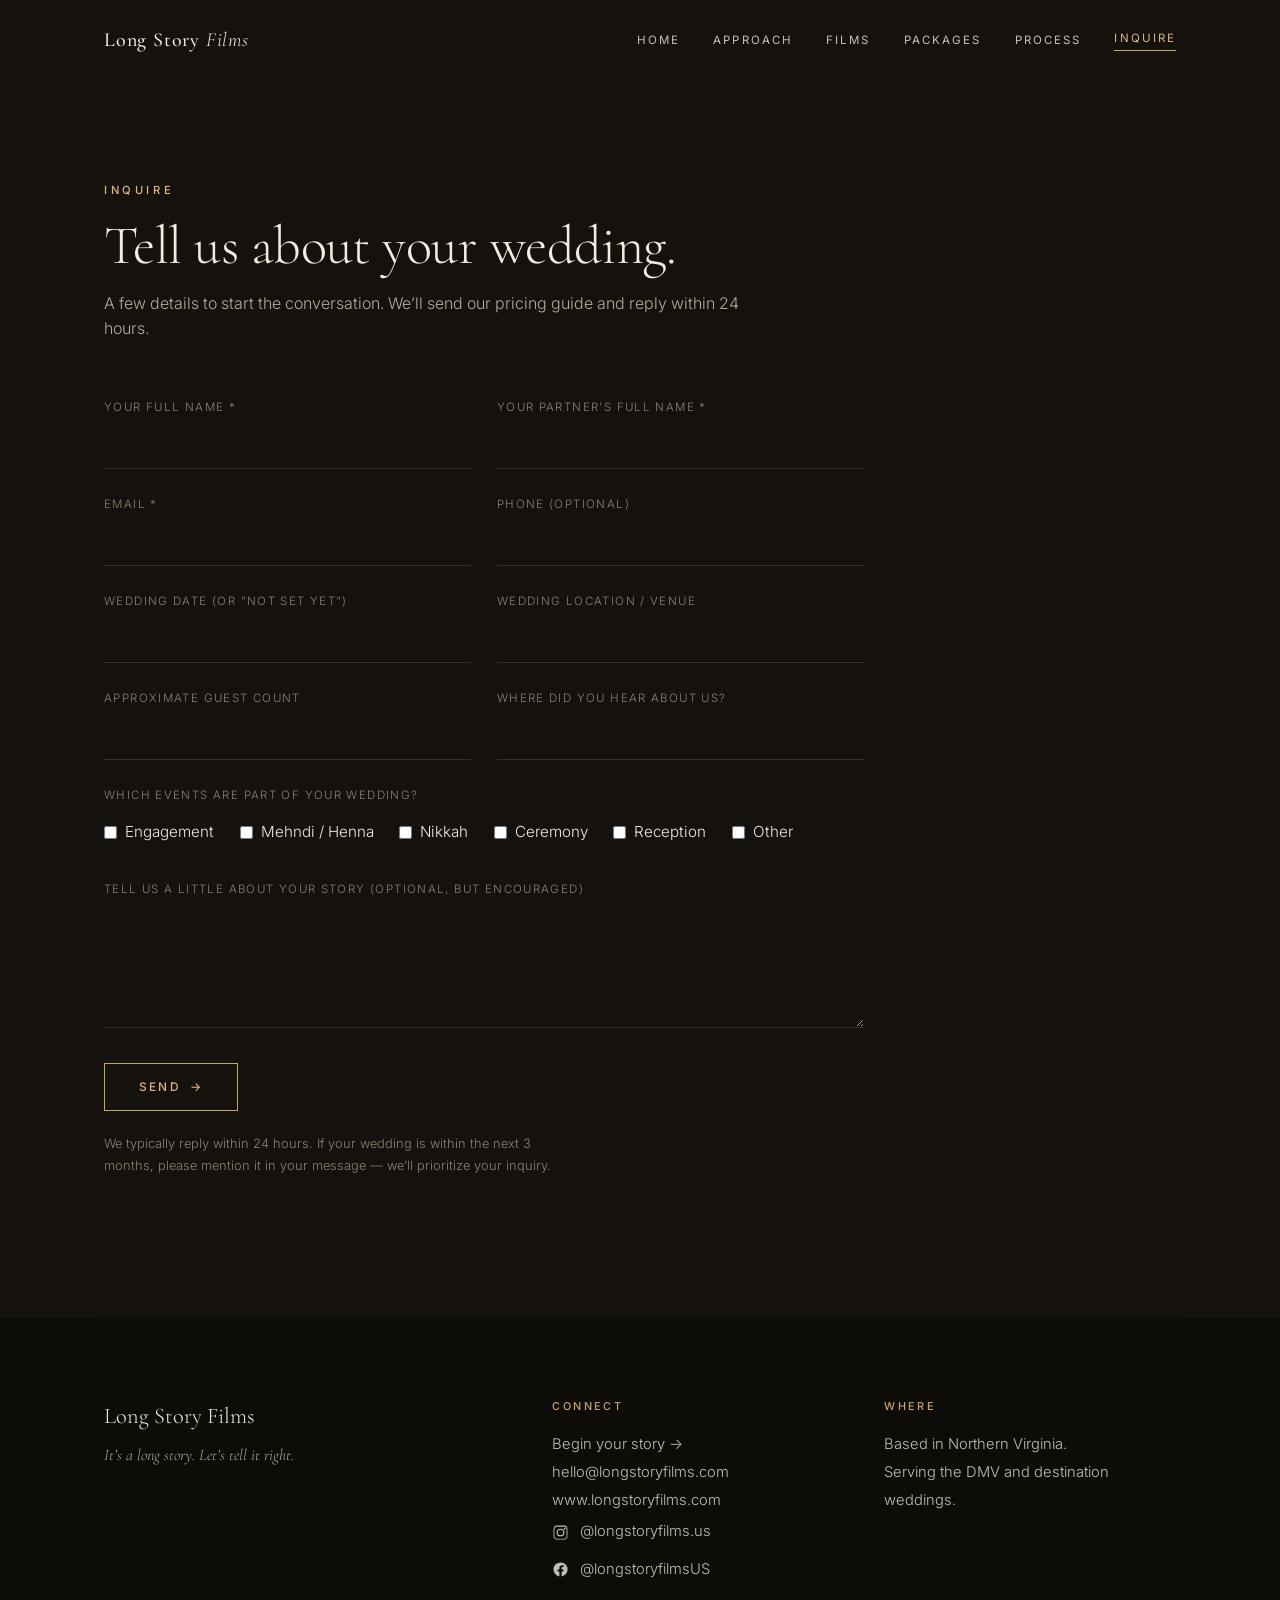
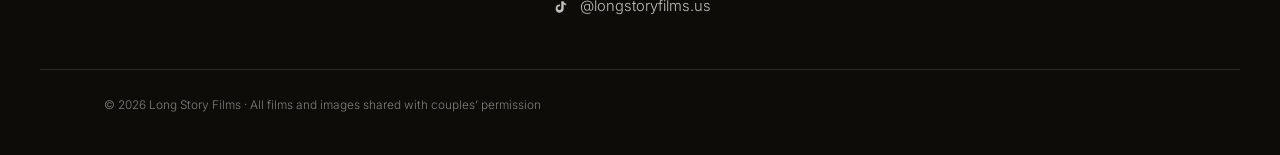
==== inquire.html @ b25f9605 "Initial commit - Long Story Films website Story-driven wedding videography one-pager (+ inquiry page" ====
<!DOCTYPE html>
<html lang="en">
<head>
<meta charset="UTF-8" />
<meta name="viewport" content="width=device-width, initial-scale=1.0" />
<title>Inquire — Long Story Films · Northern Virginia</title>
<meta name="description" content="Tell us about your wedding. A few details to start the conversation — we’ll send our pricing guide and reply within 24 hours." />
<meta name="theme-color" content="#F5F1EA" />

<!-- Favicon — TODO: add /assets/favicon.png -->
<link rel="icon" type="image/png" href="assets/favicon.png" />
<link rel="apple-touch-icon" href="assets/favicon.png" />

<!-- Open Graph — TODO: export /assets/og-image.jpg (1200×630) -->
<meta property="og:title" content="Inquire — Long Story Films" />
<meta property="og:description" content="Tell us about your wedding. We’ll reply within 24 hours." />
<meta property="og:type" content="website" />
<meta property="og:image" content="assets/og-image.jpg" />

<!-- Twitter Card -->
<meta name="twitter:card" content="summary_large_image" />
<meta name="twitter:title" content="Inquire — Long Story Films" />
<meta name="twitter:description" content="Tell us about your wedding. We’ll reply within 24 hours." />
<meta name="twitter:image" content="assets/og-image.jpg" />

<!-- Locked two-font system: Cormorant (serif display) + Inter (sans body) -->
<link rel="preconnect" href="https://fonts.googleapis.com" />
<link rel="preconnect" href="https://fonts.gstatic.com" crossorigin />
<link href="https://fonts.googleapis.com/css2?family=Cormorant:ital,wght@0,300;0,400;0,500;0,600;1,300;1,400;1,500&family=Inter:wght@300;400;500;600&display=swap" rel="stylesheet" />

<link rel="stylesheet" href="css/style.css" />
</head>
<body>

<!-- ===================== HEADER ===================== -->
<header class="site-header scrolled" id="header">
  <div class="container header-inner">
    <a href="index.html#top" class="logo">Long Story <span class="light">Films</span></a>
    <button class="menu-toggle" id="menuToggle" aria-label="Menu" aria-expanded="false">Menu</button>
    <nav class="nav" id="nav" aria-label="Primary">
      <a href="index.html#top">Home</a>
      <a href="index.html#approach">Approach</a>
      <a href="index.html#films">Films</a>
      <a href="index.html#packages">Packages</a>
      <a href="index.html#process">Process</a>
      <a href="inquire.html" class="nav-cta">Inquire</a>
    </nav>
  </div>
</header>

<main id="main">

<!-- ===================== INQUIRE ===================== -->
<section class="section inquire" id="inquire" style="padding-top:clamp(8rem,16vw,11rem);">
  <div class="container">
    <div class="inquire-head reveal">
      <span class="eyebrow">Inquire</span>
      <h2>Tell us about your wedding.</h2>
      <p>A few details to start the conversation. We’ll send our pricing guide and reply within 24 hours.</p>
    </div>

    <!-- Formspree — TODO: replace REPLACE_ME with your real endpoint id
         (Formspree → New form → copy the https://formspree.io/f/XXXXXXXX URL). -->
    <form class="form reveal" id="inquiryForm" action="https://formspree.io/f/REPLACE_ME" method="POST" novalidate>
      <div class="form-row">
        <div class="field"><label for="name">Your full name *</label><input id="name" type="text" name="name" required /></div>
        <div class="field"><label for="partner">Your partner’s full name *</label><input id="partner" type="text" name="partner" required /></div>
      </div>
      <div class="form-row">
        <div class="field"><label for="email">Email *</label><input id="email" type="email" name="email" required /></div>
        <div class="field"><label for="phone">Phone (optional)</label><input id="phone" type="tel" name="phone" /></div>
      </div>
      <div class="form-row">
        <div class="field"><label for="date">Wedding date (or "not set yet")</label><input id="date" type="text" name="date" /></div>
        <div class="field"><label for="venue">Wedding location / venue</label><input id="venue" type="text" name="venue" /></div>
      </div>
      <div class="form-row">
        <div class="field"><label for="guests">Approximate guest count</label><input id="guests" type="text" name="guests" /></div>
        <div class="field"><label for="referral">Where did you hear about us?</label><input id="referral" type="text" name="referral" /></div>
      </div>
      <div class="field full">
        <label>Which events are part of your wedding?</label>
        <div class="checks">
          <label><input type="checkbox" name="events" value="Engagement" /> Engagement</label>
          <label><input type="checkbox" name="events" value="Mehndi/Henna" /> Mehndi / Henna</label>
          <label><input type="checkbox" name="events" value="Nikkah" /> Nikkah</label>
          <label><input type="checkbox" name="events" value="Ceremony" /> Ceremony</label>
          <label><input type="checkbox" name="events" value="Reception" /> Reception</label>
          <label><input type="checkbox" name="events" value="Other" /> Other</label>
        </div>
      </div>
      <div class="field full"><label for="story">Tell us a little about your story (optional, but encouraged)</label><textarea id="story" name="story"></textarea></div>
      <button type="submit" class="btn btn-gold">Send <span class="arrow">→</span></button>
      <p class="form-success" id="formSuccess">Thank you. Expect a personal reply from Mas within 24 hours.</p>
      <p class="form-note">We typically reply within 24 hours. If your wedding is within the next 3 months, please mention it in your message — we’ll prioritize your inquiry.</p>
    </form>
  </div>
</section>

</main>

<!-- ===================== FOOTER ===================== -->
<footer class="footer">
  <div class="container footer-grid">
    <div>
      <div class="f-brand">Long Story Films</div>
      <div class="f-tag">It’s a long story. Let’s tell it right.</div>
    </div>
    <div>
      <h4>Connect</h4>
      <p><a href="index.html">Begin your story →</a></p>
      <p><a href="mailto:hello@longstoryfilms.com">hello@longstoryfilms.com</a></p>
      <p><a href="https://www.longstoryfilms.com" target="_blank" rel="noopener">www.longstoryfilms.com</a></p>
      <div class="socials">
        <a href="https://instagram.com/longstoryfilms.us" target="_blank" rel="noopener" aria-label="Instagram">
          <svg class="social-ico" viewBox="0 0 24 24" aria-hidden="true"><path d="M12 2.16c3.2 0 3.58.01 4.85.07 1.17.05 1.8.25 2.23.41.56.22.96.48 1.38.9.42.42.68.82.9 1.38.16.43.36 1.06.41 2.23.06 1.27.07 1.65.07 4.85s-.01 3.58-.07 4.85c-.05 1.17-.25 1.8-.41 2.23a3.7 3.7 0 0 1-.9 1.38 3.7 3.7 0 0 1-1.38.9c-.43.16-1.06.36-2.23.41-1.27.06-1.65.07-4.85.07s-3.58-.01-4.85-.07c-1.17-.05-1.8-.25-2.23-.41a3.7 3.7 0 0 1-1.38-.9 3.7 3.7 0 0 1-.9-1.38c-.16-.43-.36-1.06-.41-2.23-.06-1.27-.07-1.65-.07-4.85s.01-3.58.07-4.85c.05-1.17.25-1.8.41-2.23.22-.56.48-.96.9-1.38.42-.42.82-.68 1.38-.9.43-.16 1.06-.36 2.23-.41C8.42 2.17 8.8 2.16 12 2.16zm0 1.62c-3.15 0-3.52.01-4.76.07-.9.04-1.39.2-1.71.32-.43.17-.74.37-1.06.69-.32.32-.52.63-.69 1.06-.12.32-.28.81-.32 1.71-.06 1.24-.07 1.61-.07 4.76s.01 3.52.07 4.76c.04.9.2 1.39.32 1.71.17.43.37.74.69 1.06.32.32.63.52 1.06.69.32.12.81.28 1.71.32 1.24.06 1.61.07 4.76.07s3.52-.01 4.76-.07c.9-.04 1.39-.2 1.71-.32.43-.17.74-.37 1.06-.69.32-.32.52-.63.69-1.06.12-.32.28-.81.32-1.71.06-1.24.07-1.61.07-4.76s-.01-3.52-.07-4.76c-.04-.9-.2-1.39-.32-1.71a2.85 2.85 0 0 0-.69-1.06 2.85 2.85 0 0 0-1.06-.69c-.32-.12-.81-.28-1.71-.32-1.24-.06-1.61-.07-4.76-.07zm0 2.76a5.46 5.46 0 1 1 0 10.92 5.46 5.46 0 0 1 0-10.92zm0 1.62a3.84 3.84 0 1 0 0 7.68 3.84 3.84 0 0 0 0-7.68zm5.65-2.91a1.28 1.28 0 1 1 0 2.56 1.28 1.28 0 0 1 0-2.56z"/></svg>
          @longstoryfilms.us
        </a>
        <a href="https://facebook.com/longstoryfilmsUS" target="_blank" rel="noopener" aria-label="Facebook">
          <svg class="social-ico" viewBox="0 0 24 24" aria-hidden="true"><path d="M22 12a10 10 0 1 0-11.56 9.88v-6.99H7.9V12h2.54V9.8c0-2.5 1.49-3.89 3.78-3.89 1.09 0 2.24.2 2.24.2v2.46h-1.26c-1.24 0-1.63.77-1.63 1.56V12h2.78l-.44 2.89h-2.34v6.99A10 10 0 0 0 22 12z"/></svg>
          @longstoryfilmsUS
        </a>
        <a href="https://www.tiktok.com/@longstoryfilms.us" target="_blank" rel="noopener" aria-label="TikTok">
          <svg class="social-ico" viewBox="0 0 24 24" aria-hidden="true"><path d="M16.5 3c.3 2.1 1.5 3.4 3.5 3.5v2.4c-1.2.1-2.3-.3-3.5-1v5.6c0 3.4-2.5 5.9-5.7 5.9A5.6 5.6 0 0 1 5.2 13c.1-2.9 2.4-5.3 5.3-5.3.3 0 .6 0 .9.1v2.6c-.3-.1-.6-.2-.9-.2-1.5 0-2.7 1.3-2.6 2.8 0 1.5 1.2 2.6 2.6 2.6 1.5 0 2.6-1.2 2.6-2.8V3h3.4z"/></svg>
          @longstoryfilms.us
        </a>
      </div>
    </div>
    <div>
      <h4>Where</h4>
      <p>Based in Northern Virginia.<br />Serving the DMV and destination weddings.</p>
    </div>
  </div>
  <div class="container footer-bottom">
    © 2026 Long Story Films · All films and images shared with couples’ permission
  </div>
</footer>

<script src="js/app.js" defer></script>
</body>
</html>
---- css/style.css ----
/* ============================================================
   Long Story Films — warm bone + charcoal editorial identity
   Locked palette · two-font system · restraint over ornament
   ============================================================ */
:root{
  --bone:#F5F1EA;          /* warm off-white page background */
  --bone-deep:#EDE7DB;     /* alternate section background */
  --charcoal:#1A1A1A;      /* primary text */
  --charcoal-soft:#262320; /* dark footer / inverted band */
  --ink-muted:#6E665A;     /* warm grey for body / secondary */
  --ink-faint:#9A9082;     /* labels, fine print */
  --accent:#A8895B;        /* warm gold — single accent. Swap to #6B2C2C for oxblood */
  --accent-deep:#8E713F;
  --line:rgba(26,26,26,0.14);
  --line-soft:rgba(26,26,26,0.08);
  --serif:'Cormorant', Georgia, 'Times New Roman', serif;
  --sans:'Inter', system-ui, -apple-system, sans-serif;
  --ease:cubic-bezier(0.22,1,0.36,1);
  --maxw:1200px;
  --gut:clamp(1.4rem,5vw,5rem);
}

*{margin:0;padding:0;box-sizing:border-box;}
html{scroll-behavior:smooth;scroll-padding-top:5rem;-webkit-text-size-adjust:100%;}
body{
  background:var(--bone);
  color:var(--charcoal);
  font-family:var(--sans);
  font-weight:300;
  line-height:1.6;
  -webkit-font-smoothing:antialiased;
  text-rendering:optimizeLegibility;
  overflow-x:clip;            /* clip (not hidden) so position:sticky still works */
}
::selection{background:var(--accent);color:var(--bone);}
a{color:inherit;text-decoration:none;}
img{max-width:100%;display:block;}

/* faint paper warmth so the bone never reads flat */
body::before{
  content:"";position:fixed;inset:0;z-index:-1;pointer-events:none;
  background:radial-gradient(120% 90% at 50% 0%, rgba(168,137,91,0.05), transparent 60%);
}

/* ---- shared type ---- */
.eyebrow{
  font-family:var(--sans);
  font-size:0.7rem;font-weight:500;
  letter-spacing:0.32em;text-transform:uppercase;
  color:var(--accent-deep);
}
.serif{font-family:var(--serif);}
h1,h2,h3{font-family:var(--serif);font-weight:400;line-height:1.05;letter-spacing:-0.01em;}
.italic{font-style:italic;}

.container{max-width:var(--maxw);margin:0 auto;padding-left:var(--gut);padding-right:var(--gut);}
.section{padding:clamp(5rem,11vw,9rem) 0;}
.rule{width:46px;height:1px;background:var(--accent);margin:1.6rem 0;}
.center{text-align:center;}

/* buttons — minimal, by design */
.btn{
  display:inline-flex;align-items:center;gap:0.55rem;
  font-family:var(--sans);font-size:0.74rem;font-weight:500;
  letter-spacing:0.2em;text-transform:uppercase;
  padding:1rem 2.1rem;border:1px solid var(--charcoal);
  color:var(--charcoal);background:transparent;cursor:pointer;
  transition:background .5s var(--ease),color .5s var(--ease),border-color .5s var(--ease);
}
.btn:hover{background:var(--charcoal);color:var(--bone);}
.btn-gold{border-color:var(--accent);color:var(--accent-deep);}
.btn-gold:hover{background:var(--accent);color:var(--bone);border-color:var(--accent);}
.btn .arrow{transition:transform .4s var(--ease);}
.btn:hover .arrow{transform:translateX(4px);}
.link-arrow{
  font-size:0.78rem;font-weight:500;letter-spacing:0.12em;text-transform:uppercase;
  color:var(--accent-deep);border-bottom:1px solid var(--line);padding-bottom:3px;
  transition:border-color .4s var(--ease);
}
.link-arrow:hover{border-color:var(--accent);}

/* ============================================================
   Header
   ============================================================ */
.site-header{
  position:fixed;top:0;left:0;right:0;z-index:100;
  padding:1.5rem 0;
  transition:background .5s var(--ease),padding .5s var(--ease),box-shadow .5s var(--ease);
}
.site-header.scrolled{
  background:rgba(245,241,234,0.92);
  backdrop-filter:saturate(120%) blur(10px);
  padding:0.95rem 0;
  box-shadow:0 1px 0 var(--line-soft);
}
.header-inner{display:flex;align-items:center;justify-content:space-between;}
.logo{
  font-family:var(--serif);font-size:1.25rem;font-weight:500;
  letter-spacing:0.04em;color:var(--charcoal);
}
.logo .light{font-weight:300;font-style:italic;}
.nav{display:flex;align-items:center;gap:clamp(1.4rem,2.6vw,2.8rem);}
.nav a{
  font-size:0.72rem;font-weight:400;letter-spacing:0.18em;text-transform:uppercase;
  color:var(--charcoal);opacity:0.8;transition:opacity .3s var(--ease);
}
.nav a:hover{opacity:1;}
.nav .nav-cta{color:var(--accent-deep);border-bottom:1px solid var(--accent);padding-bottom:2px;opacity:1;}
.menu-toggle{display:none;background:none;border:0;cursor:pointer;font-size:0.72rem;
  letter-spacing:0.18em;text-transform:uppercase;color:var(--charcoal);}

/* ============================================================
   Hero (typographic — no fabricated imagery)
   ============================================================ */
.hero{
  position:relative;min-height:100svh;display:flex;align-items:center;
  padding-top:6rem;padding-bottom:4rem;overflow:hidden;
}
.hero-inner{max-width:1000px;}
.hero .eyebrow{display:block;margin-bottom:2rem;}
.hero h1{
  font-size:clamp(2.9rem,8.5vw,7.4rem);
  font-weight:300;line-height:0.98;letter-spacing:-0.02em;
}
.hero h1 .second{display:block;font-style:italic;color:var(--charcoal);}
.hero h1 .second em{color:var(--accent-deep);font-style:italic;}
.hero-sub{
  margin-top:2.4rem;max-width:46ch;
  font-size:clamp(1rem,1.5vw,1.18rem);color:var(--ink-muted);line-height:1.7;
}
.hero-cta{margin-top:3rem;display:flex;flex-wrap:wrap;gap:1.4rem;align-items:center;}
.scroll-cue{
  position:absolute;bottom:2rem;right:var(--gut);left:auto;
  display:flex;align-items:center;gap:0.8rem;
  font-size:0.62rem;letter-spacing:0.3em;text-transform:uppercase;color:var(--ink-faint);
}
.scroll-cue .stem{width:34px;height:1px;background:var(--accent);transform-origin:left;
  animation:cue 2.4s var(--ease) infinite;}
@keyframes cue{0%{transform:scaleX(0);}45%{transform:scaleX(1);transform-origin:left;}
  55%{transform:scaleX(1);transform-origin:right;}100%{transform:scaleX(0);transform-origin:right;}}

/*  OPTIONAL HERO FILM LOOP — once Signature Film #1 exists, drop a muted
    15–30s loop here and uncomment. Keep under ~12MB. Until then the
    typographic hero carries it (brand rule: never stock footage).
    <video class="hero-video" autoplay muted loop playsinline poster="hero-still.jpg">
      <source src="hero-loop.mp4" type="video/mp4" />
    </video>
*/

/* ============================================================
   Tagline statement band
   ============================================================ */
.tagline-band{
  background:var(--bone-deep);
  padding:clamp(5rem,12vw,10rem) 0;text-align:center;
}
.tagline-band p{
  font-family:var(--serif);font-weight:300;font-style:italic;
  font-size:clamp(2.2rem,6vw,4.6rem);line-height:1.12;color:var(--charcoal);
}
.tagline-band .lead{font-style:normal;}

/* ============================================================
   About
   ============================================================ */
.about-grid{display:grid;grid-template-columns:0.85fr 1.15fr;gap:clamp(2.5rem,6vw,6rem);align-items:center;}
.portrait-slot{
  aspect-ratio:4/5;background:var(--bone-deep);
  border:1px solid var(--line);position:relative;overflow:hidden;
  display:flex;align-items:center;justify-content:center;
}
.portrait-slot::after{
  content:"Portrait of Mas — editorial, natural light. Replace this frame.";
  font-size:0.66rem;letter-spacing:0.14em;text-transform:uppercase;color:var(--ink-faint);
  max-width:18ch;text-align:center;line-height:1.8;padding:1rem;
}
/*  To use a real portrait: <img src="mas-portrait.jpg" alt="Mas, founder and filmmaker" />
    inside .portrait-slot, and the note hides automatically. */
.portrait-slot img{position:absolute;inset:0;width:100%;height:100%;object-fit:cover;}
.portrait-slot img + .note{display:none;}
.about-copy h2{font-size:clamp(2rem,4vw,3.4rem);font-weight:300;}
.about-copy p{margin-top:1.3rem;color:var(--ink-muted);max-width:54ch;}
.about-copy p.close{font-family:var(--serif);font-style:italic;font-size:1.3rem;color:var(--charcoal);}
.about-cta{margin-top:2.2rem;display:flex;gap:1.6rem;flex-wrap:wrap;}

/* ============================================================
   The Long Story Approach — three principles
   ============================================================ */
.section-head{max-width:640px;margin-bottom:clamp(3rem,6vw,4.5rem);}
.section-head h2{font-size:clamp(2rem,4.4vw,3.6rem);font-weight:300;margin-top:1.2rem;}
.section-head p{margin-top:1rem;color:var(--ink-muted);}
.principles{display:grid;grid-template-columns:repeat(3,1fr);gap:clamp(2rem,5vw,4rem);}
.principle .num{font-family:var(--serif);font-size:2.6rem;font-weight:300;color:var(--accent);line-height:1;}
.principle h3{font-size:1.5rem;font-weight:400;margin-top:1rem;line-height:1.2;}
.principle p{margin-top:1rem;color:var(--ink-muted);font-size:0.98rem;}
.principle .pdivider{width:34px;height:1px;background:var(--line);margin:1.1rem 0;}

/* ============================================================
   Selected films — fillable, honest empty states
   ============================================================ */
.films{background:var(--bone-deep);}
.film-grid{display:grid;grid-template-columns:repeat(2,1fr);gap:clamp(1.5rem,3vw,2.4rem);}
.film-grid .wide{grid-column:1 / -1;}
.film{
  position:relative;aspect-ratio:16/10;background:var(--bone);
  border:1px solid var(--line);display:flex;flex-direction:column;
  align-items:center;justify-content:center;gap:0.6rem;text-align:center;padding:1.5rem;
  transition:border-color .4s var(--ease);
}
.film:hover{border-color:var(--accent);}
.film .fnum{font-family:var(--serif);font-size:1.6rem;color:var(--accent);}
.film .fnote{font-size:0.66rem;letter-spacing:0.14em;text-transform:uppercase;color:var(--ink-faint);max-width:24ch;line-height:1.8;}
.films .footnote{margin-top:2.4rem;font-size:0.82rem;color:var(--ink-muted);font-style:italic;}
/*  Replace each .film with a Vimeo embed once a film is ready, e.g.:
    <div class="film"><iframe src="https://player.vimeo.com/video/XXXX" ...></iframe></div>
    Brand rule: never present someone else's film as your own, and remove
    empty slots before the site goes live — don't launch with placeholders. */

/* ============================================================
   Packages
   ============================================================ */
.packages-grid{display:grid;grid-template-columns:repeat(3,1fr);gap:clamp(1.4rem,2.5vw,2rem);align-items:stretch;}
.pkg{
  background:var(--bone);border:1px solid var(--line);
  padding:clamp(1.8rem,3vw,2.6rem);display:flex;flex-direction:column;
  transition:transform .5s var(--ease),box-shadow .5s var(--ease);
}
.pkg:hover{transform:translateY(-4px);box-shadow:0 24px 50px -30px rgba(26,26,26,0.35);}
.pkg.featured{border-color:var(--accent);position:relative;}
.pkg.featured::before{
  content:"Most booked";position:absolute;top:0;left:50%;transform:translate(-50%,-50%);
  background:var(--accent);color:var(--bone);font-size:0.6rem;letter-spacing:0.22em;
  text-transform:uppercase;padding:0.4rem 1rem;
}
.pkg .pkg-name{font-family:var(--serif);font-size:1.9rem;font-weight:400;}
.pkg .pkg-price{font-family:var(--serif);font-size:1.1rem;color:var(--accent-deep);margin-top:0.3rem;font-style:italic;}
.pkg .pkg-desc{margin-top:1.2rem;color:var(--ink-muted);font-size:0.96rem;}
.pkg .pkg-best{margin-top:1.2rem;font-size:0.82rem;color:var(--ink-faint);line-height:1.7;}
.pkg .pkg-best strong{color:var(--charcoal);font-weight:500;}
.pkg .pkg-foot{margin-top:auto;padding-top:1.8rem;}

/* ============================================================
   FAQ accordion
   ============================================================ */
.faq-list{max-width:840px;margin:0 auto;border-top:1px solid var(--line);}
.faq{border-bottom:1px solid var(--line);}
.faq-q{
  width:100%;background:none;border:0;cursor:pointer;text-align:left;
  display:flex;align-items:center;justify-content:space-between;gap:2rem;
  padding:1.6rem 0;font-family:var(--serif);font-size:clamp(1.15rem,2vw,1.5rem);
  font-weight:400;color:var(--charcoal);
}
.faq-q .sign{font-family:var(--sans);font-size:1.2rem;color:var(--accent);transition:transform .4s var(--ease);flex-shrink:0;}
.faq.open .faq-q .sign{transform:rotate(45deg);}
.faq-a{max-height:0;overflow:hidden;transition:max-height .5s var(--ease);}
.faq-a p{padding:0 0 1.7rem;color:var(--ink-muted);max-width:70ch;}

/* ============================================================
   Process
   ============================================================ */
.process{background:var(--bone-deep);}
.steps{display:grid;gap:0;}
.step{
  display:grid;grid-template-columns:auto 1fr;gap:clamp(1.5rem,4vw,3.5rem);
  padding:2rem 0;border-top:1px solid var(--line);align-items:baseline;
}
.step:last-child{border-bottom:1px solid var(--line);}
.step .snum{font-family:var(--serif);font-size:clamp(1.6rem,3vw,2.4rem);color:var(--accent);font-weight:300;}
.step h3{font-size:clamp(1.3rem,2.4vw,1.8rem);font-weight:400;}
.step p{margin-top:0.6rem;color:var(--ink-muted);max-width:60ch;}

/* ============================================================
   Final invitation
   ============================================================ */
.invitation{background:var(--charcoal-soft);color:var(--bone);text-align:center;
  padding:clamp(6rem,13vw,11rem) 0;}
.invitation h2{font-size:clamp(2.4rem,6vw,5rem);font-weight:300;line-height:1.08;}
.invitation h2 .italic{font-style:italic;color:var(--accent);}
.invitation .btn{border-color:var(--accent);color:var(--accent);margin-top:2.8rem;}
.invitation .btn:hover{background:var(--accent);color:var(--charcoal-soft);}

/* ============================================================
   Inquire
   ============================================================ */
.inquire{background:var(--bone);}
.inquire-head{max-width:640px;margin-bottom:clamp(2.5rem,5vw,3.5rem);}
.inquire-head h2{font-size:clamp(2rem,4.4vw,3.4rem);font-weight:300;margin-top:1rem;}
.inquire-head p{margin-top:1rem;color:var(--ink-muted);}
.form{max-width:760px;}
.form-row{display:grid;grid-template-columns:1fr 1fr;gap:1.6rem;}
.field{margin-bottom:1.6rem;display:flex;flex-direction:column;}
.field.full{grid-column:1/-1;}
.field label{font-size:0.72rem;letter-spacing:0.12em;text-transform:uppercase;color:var(--ink-faint);margin-bottom:0.6rem;}
.field input,.field select,.field textarea{
  font-family:var(--sans);font-size:1rem;font-weight:300;color:var(--charcoal);
  background:transparent;border:0;border-bottom:1px solid var(--line);
  padding:0.7rem 0;transition:border-color .3s var(--ease);
}
.field input:focus,.field select:focus,.field textarea:focus{outline:none;border-color:var(--accent);}
.field textarea{resize:vertical;min-height:120px;}
.checks{display:flex;flex-wrap:wrap;gap:0.8rem 1.6rem;margin-top:0.4rem;}
.checks label{display:flex;align-items:center;gap:0.5rem;text-transform:none;letter-spacing:0;
  font-size:0.95rem;color:var(--charcoal);cursor:pointer;}
.checks input{width:auto;}
.form .btn{margin-top:0.6rem;}
.form-note{margin-top:1.4rem;font-size:0.8rem;color:var(--ink-faint);max-width:60ch;line-height:1.7;}
.form-success{display:none;font-family:var(--serif);font-size:1.4rem;font-style:italic;color:var(--charcoal);padding:1rem 0;}
.form-success.show{display:block;}

/* ============================================================
   Footer
   ============================================================ */
.footer{background:var(--charcoal-soft);color:var(--bone);padding:clamp(3.5rem,7vw,5rem) 0 2.5rem;}
.footer-grid{display:grid;grid-template-columns:1.4fr 1fr 1fr;gap:2.5rem;}
.footer .f-brand{font-family:var(--serif);font-size:1.4rem;}
.footer .f-tag{font-style:italic;color:rgba(245,241,234,0.7);margin-top:0.6rem;font-family:var(--serif);}
.footer h4{font-size:0.68rem;letter-spacing:0.22em;text-transform:uppercase;color:var(--accent);margin-bottom:1rem;font-family:var(--sans);font-weight:500;}
.footer a,.footer p{color:rgba(245,241,234,0.78);font-size:0.92rem;line-height:1.9;}
.footer a:hover{color:var(--bone);}
.footer-bottom{margin-top:3rem;padding-top:1.6rem;border-top:1px solid rgba(245,241,234,0.12);
  font-size:0.74rem;color:rgba(245,241,234,0.5);}

/* ============================================================
   Scroll-reveal
   ============================================================ */
.reveal{opacity:0;transform:perspective(1200px) rotateX(7deg) translateY(38px);transform-origin:50% 100%;transition:opacity 1s var(--ease),transform 1.1s var(--ease);}
.reveal.in{opacity:1;transform:perspective(1200px) rotateX(0) translateY(0);}
.stagger > *{opacity:0;transform:perspective(1200px) rotateX(7deg) translateY(34px);transform-origin:50% 100%;transition:opacity .9s var(--ease),transform 1s var(--ease);}
.stagger.in > *{opacity:1;transform:perspective(1200px) rotateX(0) translateY(0);}
.stagger.in > *:nth-child(2){transition-delay:.1s;}
.stagger.in > *:nth-child(3){transition-delay:.2s;}
.stagger.in > *:nth-child(4){transition-delay:.3s;}
.stagger.in > *:nth-child(5){transition-delay:.4s;}

/* hero entrance */
.hero .eyebrow,.hero h1 .ln,.hero-sub,.hero-cta{opacity:0;transform:translateY(26px);}
.hero.loaded .eyebrow{animation:rise .9s var(--ease) .15s forwards;}
.hero.loaded h1 .ln{animation:rise 1s var(--ease) forwards;}
.hero.loaded h1 .ln:nth-child(1){animation-delay:.3s;}
.hero.loaded h1 .ln:nth-child(2){animation-delay:.45s;}
.hero.loaded .hero-sub{animation:rise .9s var(--ease) .7s forwards;}
.hero.loaded .hero-cta{animation:rise .9s var(--ease) .85s forwards;}
@keyframes rise{to{opacity:1;transform:none;}}
.hero h1 .ln{display:block;}

/* ============================================================
   Responsive
   ============================================================ */
@media (max-width:900px){
  .about-grid{grid-template-columns:1fr;}
  .portrait-slot{max-width:420px;}
  .principles{grid-template-columns:1fr;gap:2.8rem;}
  .packages-grid{grid-template-columns:1fr;gap:2.2rem;}
  .pkg.featured{order:-1;}
  .film-grid{grid-template-columns:1fr;}
  .footer-grid{grid-template-columns:1fr;gap:2rem;}
  .form-row{grid-template-columns:1fr;}
  .nav{position:fixed;inset:0 0 0 auto;width:min(78vw,340px);background:var(--bone);
    flex-direction:column;justify-content:center;gap:1.8rem;padding:2rem;
    transform:translateX(100%);transition:transform .5s var(--ease);
    box-shadow:-20px 0 60px -30px rgba(0,0,0,0.4);z-index:120;}
  .nav.open{transform:none;}
  .nav a{font-size:0.9rem;}
  .menu-toggle{display:block;z-index:130;}
}

@media (prefers-reduced-motion:reduce){
  *{animation:none!important;transition:none!important;}
  .reveal,.stagger>*,.hero .eyebrow,.hero h1 .ln,.hero-sub,.hero-cta{opacity:1!important;transform:none!important;}
  html{scroll-behavior:auto;}
}


/* ============================================================
   ============================================================
   3D / DYNAMIC LAYER  (additive — base design above is untouched)
   Delete everything below to restore the static editorial design.
   ============================================================
   ============================================================ */

/* ---- Hero living background (Invitation video.mp4) ----
   The warm cream/gold footage sits behind the hero text. A bone
   overlay keeps the page reading warm-bone and the charcoal text
   fully legible — the video adds motion, not a colour change. */
.hero{ isolation:isolate; }
.hero-video{
  position:absolute;inset:0;width:100%;height:100%;
  object-fit:cover;z-index:-2;pointer-events:none;
  /* slight zoom so parallax never reveals an edge */
  transform:scale(1.08);
  will-change:transform;
}
.hero-media-overlay{
  position:absolute;inset:0;z-index:-1;pointer-events:none;
  background:
    linear-gradient(90deg,
      var(--bone) 0%,
      rgba(245,241,234,0.90) 32%,
      rgba(245,241,234,0.66) 62%,
      rgba(245,241,234,0.46) 100%),
    linear-gradient(to bottom,
      rgba(245,241,234,0.55) 0%,
      rgba(245,241,234,0.30) 40%,
      rgba(245,241,234,0.55) 100%);
}
/* keep the warm paper grain readable above the film */
.hero .hero-inner{ position:relative; z-index:1; }
.hero .scroll-cue{ z-index:1; }

/* ---- Subtle parallax helpers (transform only) ---- */
.parallax{ will-change:transform; }

/* ---- 3D tilt for editorial cards ----
   Adds depth on pointer move; colours, borders, type unchanged. */
.tilt-scene{ perspective:1100px; }
.tilt{
  transform:perspective(1100px) rotateX(0) rotateY(0) translateZ(0);
  transform-style:preserve-3d;
  transition:transform .5s var(--ease), box-shadow .5s var(--ease);
  will-change:transform;
}
.tilt.is-tilting{
  transition:transform .08s linear, box-shadow .5s var(--ease);
}
/* slight inner depth: children float forward a touch (small, so nothing spills) */
.tilt > *{ transform:translateZ(8px); transform-style:preserve-3d; }
.pkg.tilt > *{ transform:translateZ(6px); }

/* ---- Accessibility: visible focus (negligible visual change) ---- */
a:focus-visible,
button:focus-visible,
input:focus-visible,
select:focus-visible,
textarea:focus-visible{
  outline:2px solid var(--accent);
  outline-offset:3px;
}

/* ---- Touch / coarse pointers: no tilt (avoids sticky transforms) ---- */
@media (hover:none){
  .tilt, .tilt.is-tilting{ transform:none; }
  .tilt > *{ transform:none; }
}

/* ---- Reduced motion: flatten every dynamic addition ---- */
@media (prefers-reduced-motion:reduce){
  .hero-video, .hero-canvas{ transform:none; }
  .parallax{ transform:none!important; }
  .tilt, .tilt.is-tilting{ transform:none!important; }
  .tilt > *{ transform:none!important; }
  .scroll-inout{ opacity:1!important; transform:none!important; }
  .reveal, .reveal.in, .stagger > *, .stagger.in > *{ transform:none!important; }
}


/* ============================================================
   ============================================================
   FEATURE STYLES  (hero scrub canvas, ribbon, film video,
   socials, nav hover) + DARK THEME. Additive.
   ============================================================
   ============================================================ */

/* ---- Hero scrub canvas (Invitation video synced to scroll) ---- */
.hero-canvas{
  position:absolute; inset:0; width:100%; height:100%;
  display:block; z-index:-2; pointer-events:none;
  -webkit-mask-image:radial-gradient(135% 125% at 50% 46%, #000 56%, transparent 97%);
          mask-image:radial-gradient(135% 125% at 50% 46%, #000 56%, transparent 97%);
}

/* ---- Tagline band: bolder + animated gold ribbon ---- */
.tagline-band{ position:relative; overflow:hidden; }
.tagline-band .container{ position:relative; z-index:1; }
.tagline-band p{ font-weight:500; }
.tagline-band .lead{ font-weight:600; font-style:normal; }
.ribbon{ display:flex; justify-content:center; margin-bottom:1.6rem; }
.ribbon-svg{
  width:clamp(150px,22vw,250px); height:auto; overflow:visible;
  filter:drop-shadow(0 8px 20px rgba(168,137,91,0.28));
  animation:ribbonSway 5.5s ease-in-out infinite; transform-origin:50% 30%;
}
.ribbon-svg .sheen{ animation:ribbonSheen 3.4s ease-in-out infinite; }
@keyframes ribbonSway{ 0%,100%{ transform:rotate(-1.6deg) translateY(0); } 50%{ transform:rotate(1.6deg) translateY(-4px); } }
@keyframes ribbonSheen{ 0%{ transform:translateX(-130%); opacity:0; } 45%{ opacity:.85; } 100%{ transform:translateX(150%); opacity:0; } }

/* ---- Films: embedded sample video + Coming Soon slots ---- */
.film.has-video{ padding:0; overflow:hidden; }
.film-video{ position:absolute; inset:0; width:100%; height:100%; object-fit:cover; background:#000; display:block; }
.film .soon{
  font-family:var(--serif); font-style:italic;
  font-size:clamp(1.3rem,2.4vw,1.9rem); color:var(--ink-faint); letter-spacing:0.02em;
}

/* ---- Tighten the gap before a section ---- */
.section.tight-top{ padding-top:clamp(2.5rem,5vw,4.5rem); }

/* ---- Nav: bold-on-hover feedback (faux-bold, no layout shift) ---- */
.nav a:hover, .nav a:focus-visible{
  opacity:1;
  text-shadow:0 0 .65px currentColor, 0 0 .65px currentColor;
}

/* ---- Footer socials ---- */
.socials{ display:flex; flex-direction:column; gap:0.6rem; margin-top:0.2rem; }
.socials a{ display:inline-flex; align-items:center; gap:0.65rem; color:rgba(245,241,234,0.78); }
.socials a:hover{ color:#F5F1EA; }
.social-ico{ width:17px; height:17px; fill:currentColor; flex:0 0 auto; }


/* ============================================================
   DARK THEME (warm charcoal) — active.
   Delete this block to restore the warm-bone light design.
   ============================================================ */
:root{
  --bone:#15120E;          /* page background — warm near-black */
  --bone-deep:#1D1813;     /* alternate section background */
  --charcoal:#F2ECE1;      /* primary text — now light */
  --charcoal-soft:#0E0C09; /* deep bands / footer */
  --ink-muted:#B4AB9C;     /* readable muted body */
  --ink-faint:#8C8273;     /* labels, fine print */
  --accent:#C6A36B;        /* warm gold, brightened for dark */
  --accent-deep:#DCB57E;   /* lighter gold — reads as text on dark */
  --line:rgba(242,236,225,0.14);
  --line-soft:rgba(242,236,225,0.07);
}
/* fixes for rules that used --bone as a LIGHT value */
.site-header.scrolled{ background:rgba(21,18,14,0.86); box-shadow:0 1px 0 var(--line-soft); }
.invitation{ color:var(--charcoal); }
.footer{ color:var(--charcoal); }
.footer a:hover{ color:var(--charcoal); }
/* warm gold ambient glow, slightly stronger on dark */
body::before{ background:radial-gradient(120% 90% at 50% 0%, rgba(198,163,107,0.10), transparent 62%); }
/* dark hero overlay: warm film reads on the charcoal page, text stays legible */
.hero-media-overlay{
  background:
    linear-gradient(90deg, rgba(21,18,14,0.94) 0%, rgba(21,18,14,0.74) 36%, rgba(21,18,14,0.45) 70%, rgba(21,18,14,0.28) 100%),
    linear-gradient(to bottom, rgba(21,18,14,0.60) 0%, rgba(21,18,14,0.12) 38%, rgba(21,18,14,0.70) 100%);
}
/* golden hover shadow on packages (#9) */
.pkg:hover{ box-shadow:0 26px 55px -26px rgba(198,163,107,0.55), 0 0 0 1px rgba(198,163,107,0.22); }


/* ============================================================
   VIDEO SECTIONS — full-bleed scroll-scrubbed / looping film
   ============================================================ */
.vsec{ position:relative; }
.vsec-bg{ position:absolute; inset:0; z-index:0; }
.vsec-sticky{ position:sticky; top:0; height:100vh; height:100svh; overflow:hidden; }
.vsec-canvas{ display:block; width:100%; height:100%; }
.vsec-video{ position:absolute; inset:0; width:100%; height:100%; object-fit:cover; background:#000; }
.vsec-overlay{ position:absolute; inset:0; pointer-events:none; }
.vsec-content{ position:relative; z-index:1; }
.vsec-loop .vsec-bg{ overflow:hidden; }
/* keep flex-item containers full width so inner text stays left-aligned */
.film-stage .hero > .container, .approach > .vsec-content{ width:100%; }

/* --- Film stage: hero + tagline over the invitation film --- */
.film-stage{ position:relative; }
.film-stage .hero{ background:transparent; }
.film-stage .tagline-band{ background:transparent; }
.stage-overlay{
  background:
    linear-gradient(90deg, rgba(21,18,14,0.90) 0%, rgba(21,18,14,0.62) 40%, rgba(21,18,14,0.34) 72%, rgba(21,18,14,0.22) 100%),
    linear-gradient(to bottom, rgba(21,18,14,0.55) 0%, rgba(21,18,14,0.10) 38%, rgba(21,18,14,0.66) 100%);
}

/* --- Approach over the strip film --- */
.approach{ min-height:120vh; display:flex; align-items:flex-start; padding-top:clamp(3rem,6vw,5rem); }
.approach-overlay{
  background:
    linear-gradient(to bottom, rgba(21,18,14,0.74) 0%, rgba(21,18,14,0.54) 42%, rgba(21,18,14,0.74) 100%),
    radial-gradient(120% 100% at 50% 50%, transparent 28%, rgba(21,18,14,0.5) 100%);
}
.approach .principle p{ color:#d8d0c2; }
/* tighten the About → Approach gap (#6) */
#about{ padding-bottom:clamp(2.5rem,5vw,4rem); }

/* --- Invitation over the reel film --- */
.invitation{ background:transparent; }
.invitation-overlay{
  background:linear-gradient(to bottom, rgba(14,12,9,0.76) 0%, rgba(14,12,9,0.56) 50%, rgba(14,12,9,0.80) 100%);
}

/* ============================================================
   Golden depth shadows between sections (#4) + hover golds
   ============================================================ */
main > section, .film-stage{ position:relative; z-index:1; }
main > section{ box-shadow:0 -20px 44px -28px rgba(198,163,107,0.42); }
.invitation, .approach{ box-shadow:none; }      /* video bands manage their own depth */

/* portrait golden glow on hover (#5) */
.portrait-slot{ transition:box-shadow .5s var(--ease); }
.portrait-slot:hover{ box-shadow:0 24px 55px -22px rgba(198,163,107,0.55), 0 0 0 1px rgba(198,163,107,0.35); }

/* keep the scroll cue from crowding the buttons on short / small screens */
@media (max-height:640px){ .scroll-cue{ display:none; } }
@media (max-width:900px){ .approach{ min-height:auto; } }

/* reduced motion: drop the extra min-height scroll room */
@media (prefers-reduced-motion:reduce){ .approach{ min-height:auto; } }
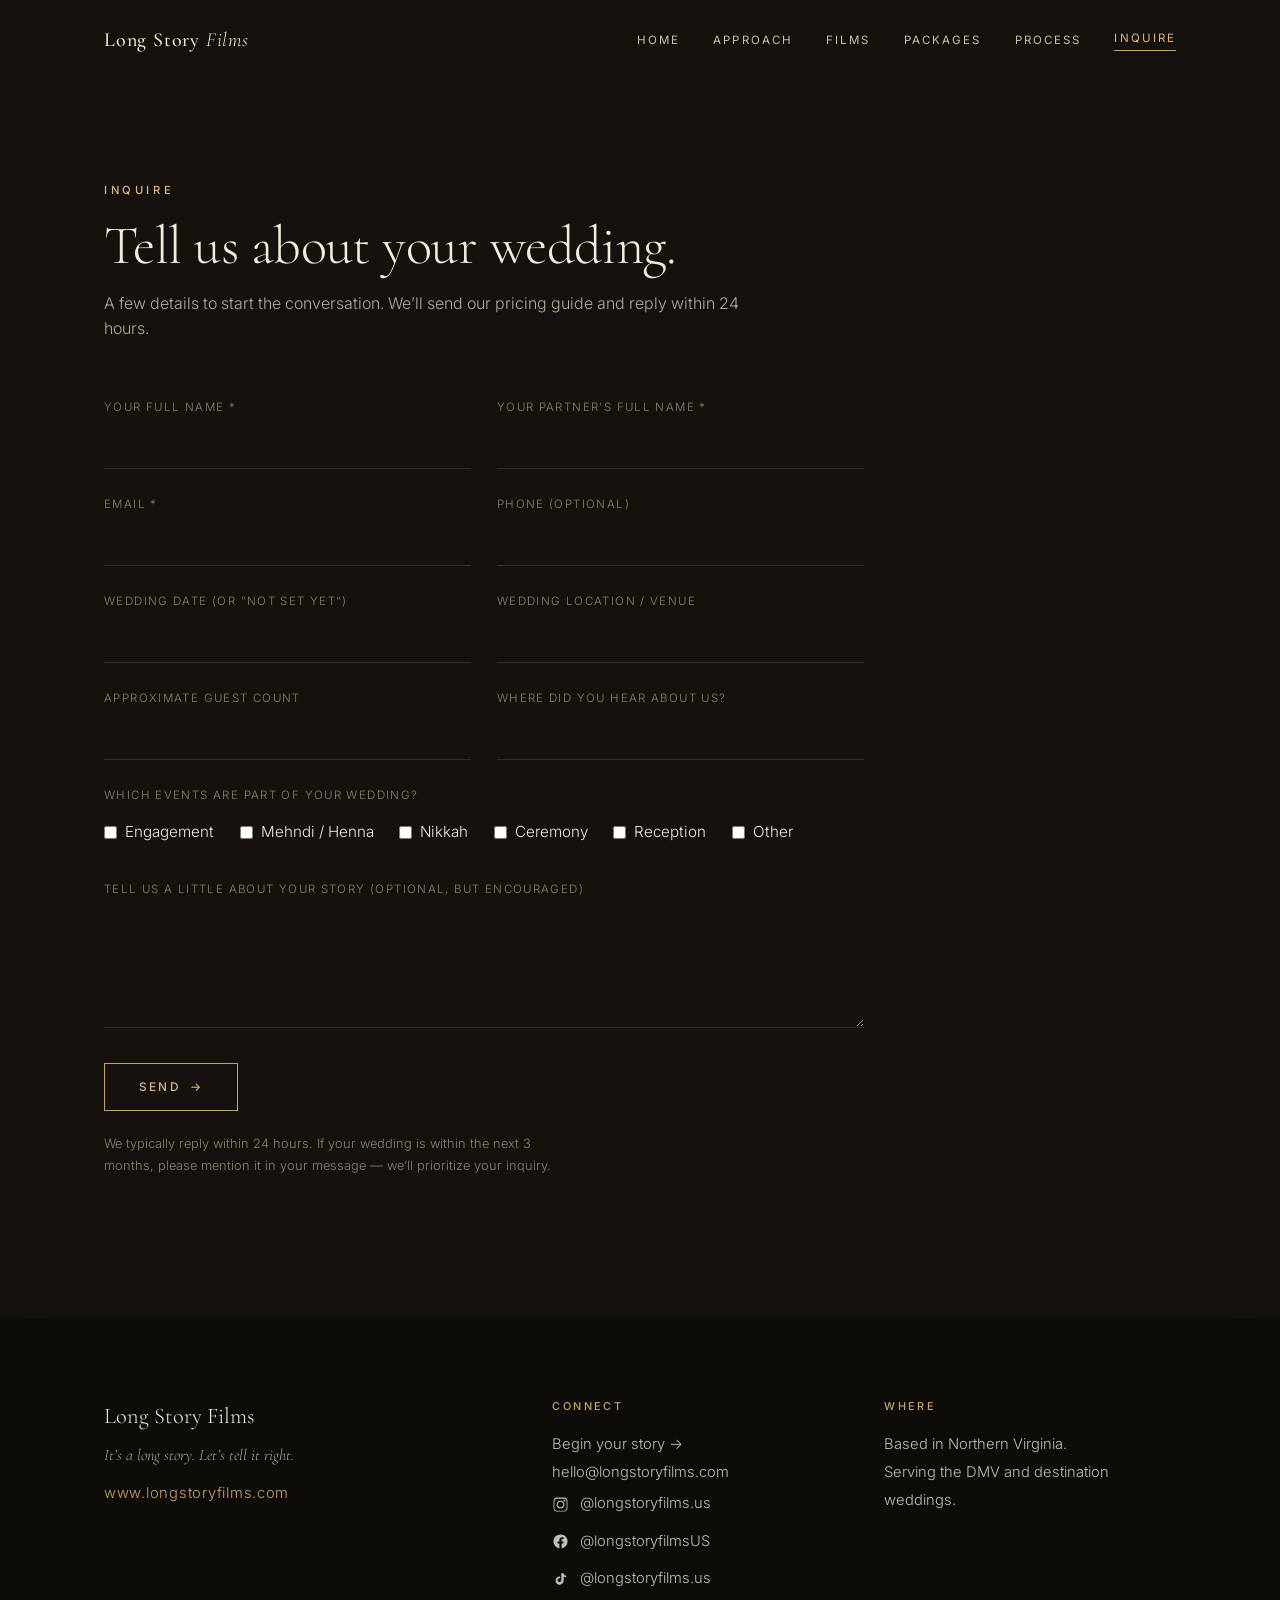
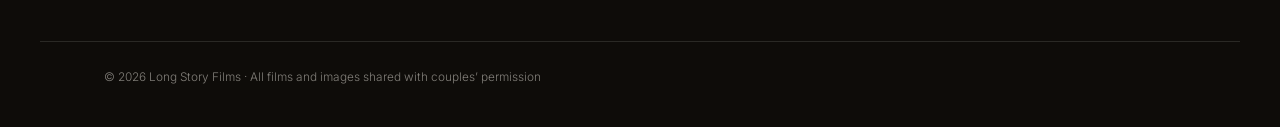
==== commit ba405a97: "Lighten payload and content tweaks - Halve scrub frames (242 to 121, 1280px) and lazy-load the strip" ====
--- a/inquire.html
+++ b/inquire.html
@@ -105,12 +105,12 @@
     <div>
       <div class="f-brand">Long Story Films</div>
       <div class="f-tag">It’s a long story. Let’s tell it right.</div>
+      <p class="f-web"><a href="https://www.longstoryfilms.com" target="_blank" rel="noopener">www.longstoryfilms.com</a></p>
     </div>
     <div>
       <h4>Connect</h4>
       <p><a href="index.html">Begin your story →</a></p>
       <p><a href="mailto:hello@longstoryfilms.com">hello@longstoryfilms.com</a></p>
-      <p><a href="https://www.longstoryfilms.com" target="_blank" rel="noopener">www.longstoryfilms.com</a></p>
       <div class="socials">
         <a href="https://instagram.com/longstoryfilms.us" target="_blank" rel="noopener" aria-label="Instagram">
           <svg class="social-ico" viewBox="0 0 24 24" aria-hidden="true"><path d="M12 2.16c3.2 0 3.58.01 4.85.07 1.17.05 1.8.25 2.23.41.56.22.96.48 1.38.9.42.42.68.82.9 1.38.16.43.36 1.06.41 2.23.06 1.27.07 1.65.07 4.85s-.01 3.58-.07 4.85c-.05 1.17-.25 1.8-.41 2.23a3.7 3.7 0 0 1-.9 1.38 3.7 3.7 0 0 1-1.38.9c-.43.16-1.06.36-2.23.41-1.27.06-1.65.07-4.85.07s-3.58-.01-4.85-.07c-1.17-.05-1.8-.25-2.23-.41a3.7 3.7 0 0 1-1.38-.9 3.7 3.7 0 0 1-.9-1.38c-.16-.43-.36-1.06-.41-2.23-.06-1.27-.07-1.65-.07-4.85s.01-3.58.07-4.85c.05-1.17.25-1.8.41-2.23.22-.56.48-.96.9-1.38.42-.42.82-.68 1.38-.9.43-.16 1.06-.36 2.23-.41C8.42 2.17 8.8 2.16 12 2.16zm0 1.62c-3.15 0-3.52.01-4.76.07-.9.04-1.39.2-1.71.32-.43.17-.74.37-1.06.69-.32.32-.52.63-.69 1.06-.12.32-.28.81-.32 1.71-.06 1.24-.07 1.61-.07 4.76s.01 3.52.07 4.76c.04.9.2 1.39.32 1.71.17.43.37.74.69 1.06.32.32.63.52 1.06.69.32.12.81.28 1.71.32 1.24.06 1.61.07 4.76.07s3.52-.01 4.76-.07c.9-.04 1.39-.2 1.71-.32.43-.17.74-.37 1.06-.69.32-.32.52-.63.69-1.06.12-.32.28-.81.32-1.71.06-1.24.07-1.61.07-4.76s-.01-3.52-.07-4.76c-.04-.9-.2-1.39-.32-1.71a2.85 2.85 0 0 0-.69-1.06 2.85 2.85 0 0 0-1.06-.69c-.32-.12-.81-.28-1.71-.32-1.24-.06-1.61-.07-4.76-.07zm0 2.76a5.46 5.46 0 1 1 0 10.92 5.46 5.46 0 0 1 0-10.92zm0 1.62a3.84 3.84 0 1 0 0 7.68 3.84 3.84 0 0 0 0-7.68zm5.65-2.91a1.28 1.28 0 1 1 0 2.56 1.28 1.28 0 0 1 0-2.56z"/></svg>
--- a/css/style.css
+++ b/css/style.css
@@ -598,3 +598,16 @@
 
 /* reduced motion: drop the extra min-height scroll room */
 @media (prefers-reduced-motion:reduce){ .approach{ min-height:auto; } }
+
+/* website under the hero paragraph */
+.hero-web{ margin-top:1.1rem; font-size:0.84rem; letter-spacing:0.12em; }
+.hero-web a{ color:var(--accent-deep); border-bottom:1px solid var(--line); padding-bottom:2px; transition:border-color .4s var(--ease); }
+.hero-web a:hover{ border-color:var(--accent); }
+
+/* website under the footer slogan */
+.f-web{ margin-top:0.7rem; }
+.f-web a{ color:var(--accent); font-size:0.92rem; letter-spacing:0.05em; }
+.f-web a:hover{ color:#F5F1EA; }
+
+/* About & Packages: narrower + centred with side margins like the other sections */
+#about, #packages{ max-width:1080px; }
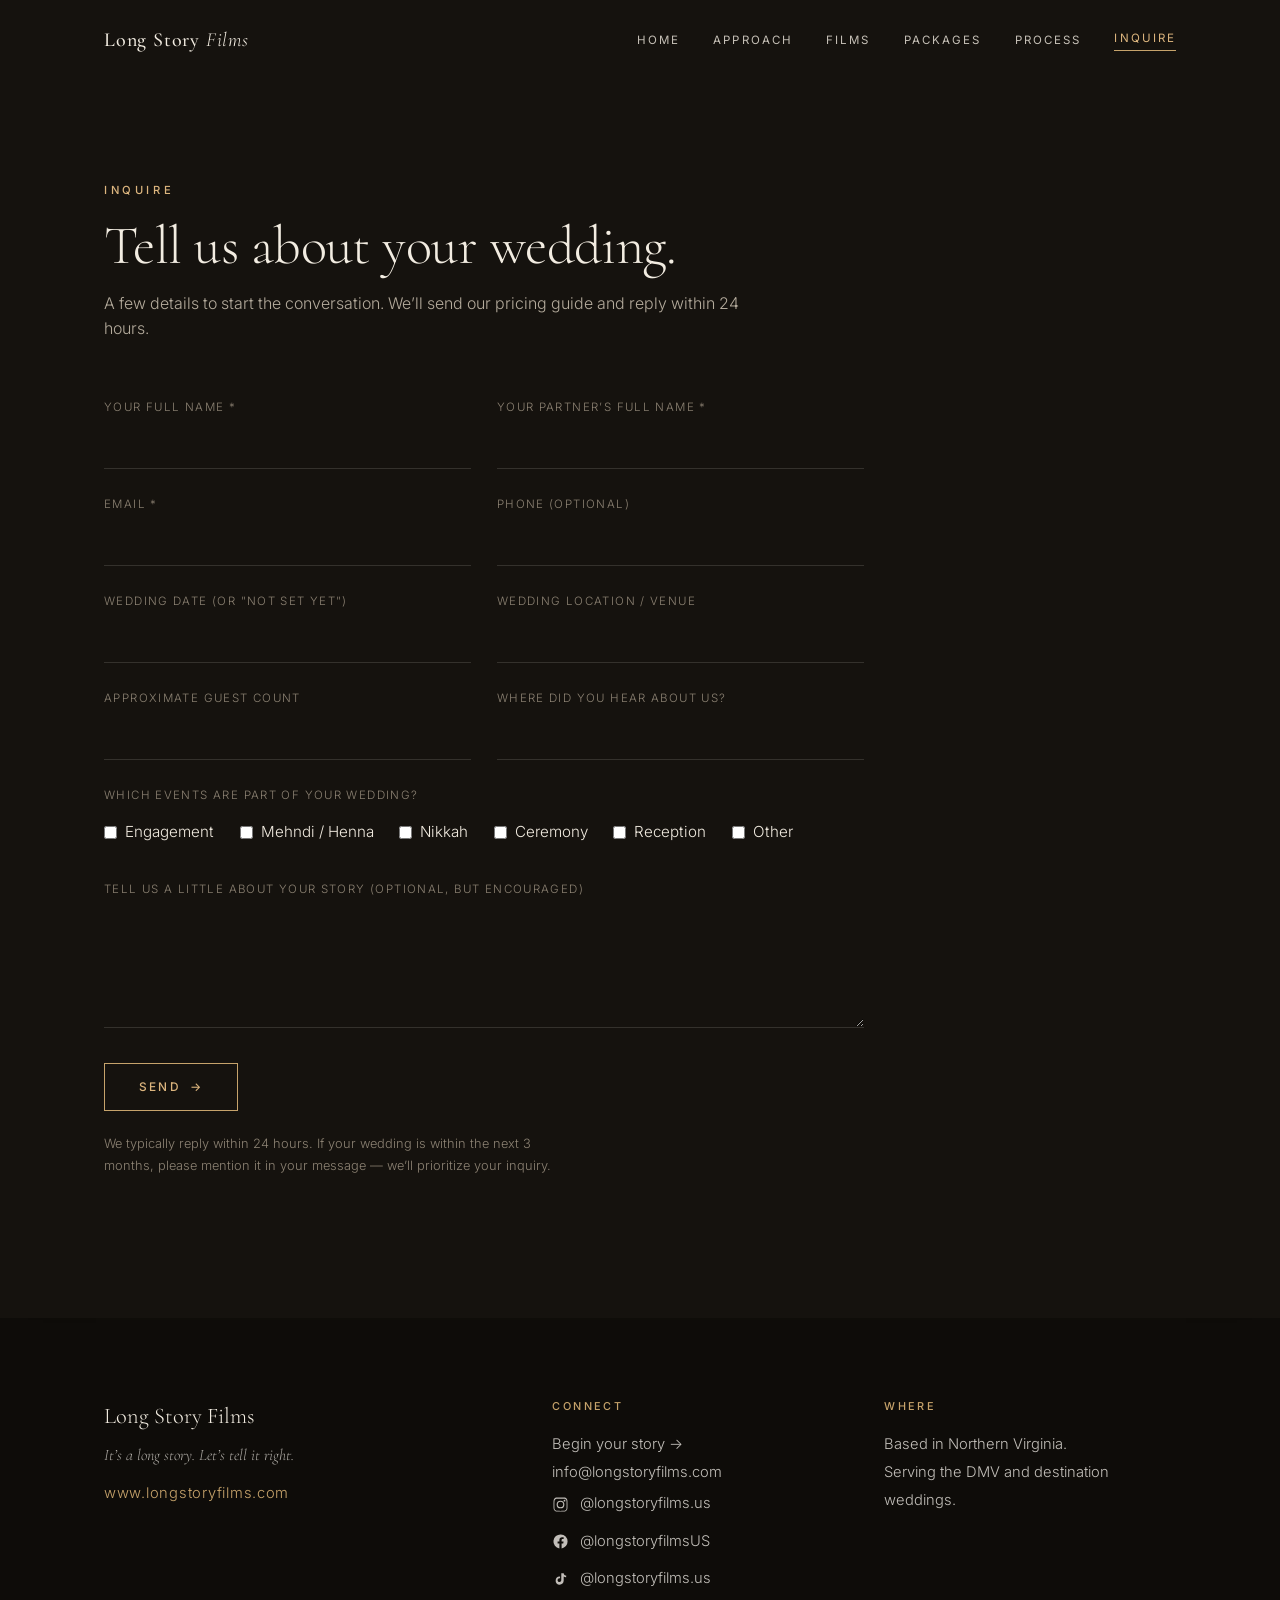
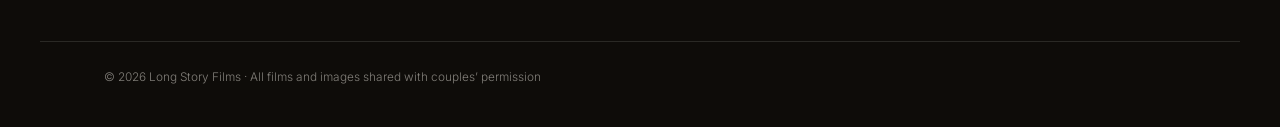
==== commit c34c6c16: "Wire inquiry form + switch contact email to info@ - Form posts to FormSubmit.co (info@longstoryfilms" ====
--- a/inquire.html
+++ b/inquire.html
@@ -59,9 +59,15 @@
       <p>A few details to start the conversation. We’ll send our pricing guide and reply within 24 hours.</p>
     </div>
 
-    <!-- Formspree — TODO: replace REPLACE_ME with your real endpoint id
-         (Formspree → New form → copy the https://formspree.io/f/XXXXXXXX URL). -->
-    <form class="form reveal" id="inquiryForm" action="https://formspree.io/f/REPLACE_ME" method="POST" novalidate>
+    <!-- FormSubmit.co — sends submissions to info@longstoryfilms.com directly.
+         First real submission triggers a one-time activation email to that
+         address; click the link once to enable delivery. To switch to
+         Formspree later, just replace the action URL with your form id. -->
+    <form class="form reveal" id="inquiryForm" action="https://formsubmit.co/ajax/info@longstoryfilms.com" method="POST" novalidate>
+      <input type="hidden" name="_subject" value="New inquiry — Long Story Films" />
+      <input type="hidden" name="_template" value="table" />
+      <input type="hidden" name="_captcha" value="false" />
+      <input type="text" name="_honey" tabindex="-1" autocomplete="off" style="position:absolute;left:-9999px" aria-hidden="true" />
       <div class="form-row">
         <div class="field"><label for="name">Your full name *</label><input id="name" type="text" name="name" required /></div>
         <div class="field"><label for="partner">Your partner’s full name *</label><input id="partner" type="text" name="partner" required /></div>
@@ -110,7 +116,7 @@
     <div>
       <h4>Connect</h4>
       <p><a href="index.html">Begin your story →</a></p>
-      <p><a href="mailto:hello@longstoryfilms.com">hello@longstoryfilms.com</a></p>
+      <p><a href="mailto:info@longstoryfilms.com">info@longstoryfilms.com</a></p>
       <div class="socials">
         <a href="https://instagram.com/longstoryfilms.us" target="_blank" rel="noopener" aria-label="Instagram">
           <svg class="social-ico" viewBox="0 0 24 24" aria-hidden="true"><path d="M12 2.16c3.2 0 3.58.01 4.85.07 1.17.05 1.8.25 2.23.41.56.22.96.48 1.38.9.42.42.68.82.9 1.38.16.43.36 1.06.41 2.23.06 1.27.07 1.65.07 4.85s-.01 3.58-.07 4.85c-.05 1.17-.25 1.8-.41 2.23a3.7 3.7 0 0 1-.9 1.38 3.7 3.7 0 0 1-1.38.9c-.43.16-1.06.36-2.23.41-1.27.06-1.65.07-4.85.07s-3.58-.01-4.85-.07c-1.17-.05-1.8-.25-2.23-.41a3.7 3.7 0 0 1-1.38-.9 3.7 3.7 0 0 1-.9-1.38c-.16-.43-.36-1.06-.41-2.23-.06-1.27-.07-1.65-.07-4.85s.01-3.58.07-4.85c.05-1.17.25-1.8.41-2.23.22-.56.48-.96.9-1.38.42-.42.82-.68 1.38-.9.43-.16 1.06-.36 2.23-.41C8.42 2.17 8.8 2.16 12 2.16zm0 1.62c-3.15 0-3.52.01-4.76.07-.9.04-1.39.2-1.71.32-.43.17-.74.37-1.06.69-.32.32-.52.63-.69 1.06-.12.32-.28.81-.32 1.71-.06 1.24-.07 1.61-.07 4.76s.01 3.52.07 4.76c.04.9.2 1.39.32 1.71.17.43.37.74.69 1.06.32.32.63.52 1.06.69.32.12.81.28 1.71.32 1.24.06 1.61.07 4.76.07s3.52-.01 4.76-.07c.9-.04 1.39-.2 1.71-.32.43-.17.74-.37 1.06-.69.32-.32.52-.63.69-1.06.12-.32.28-.81.32-1.71.06-1.24.07-1.61.07-4.76s-.01-3.52-.07-4.76c-.04-.9-.2-1.39-.32-1.71a2.85 2.85 0 0 0-.69-1.06 2.85 2.85 0 0 0-1.06-.69c-.32-.12-.81-.28-1.71-.32-1.24-.06-1.61-.07-4.76-.07zm0 2.76a5.46 5.46 0 1 1 0 10.92 5.46 5.46 0 0 1 0-10.92zm0 1.62a3.84 3.84 0 1 0 0 7.68 3.84 3.84 0 0 0 0-7.68zm5.65-2.91a1.28 1.28 0 1 1 0 2.56 1.28 1.28 0 0 1 0-2.56z"/></svg>
